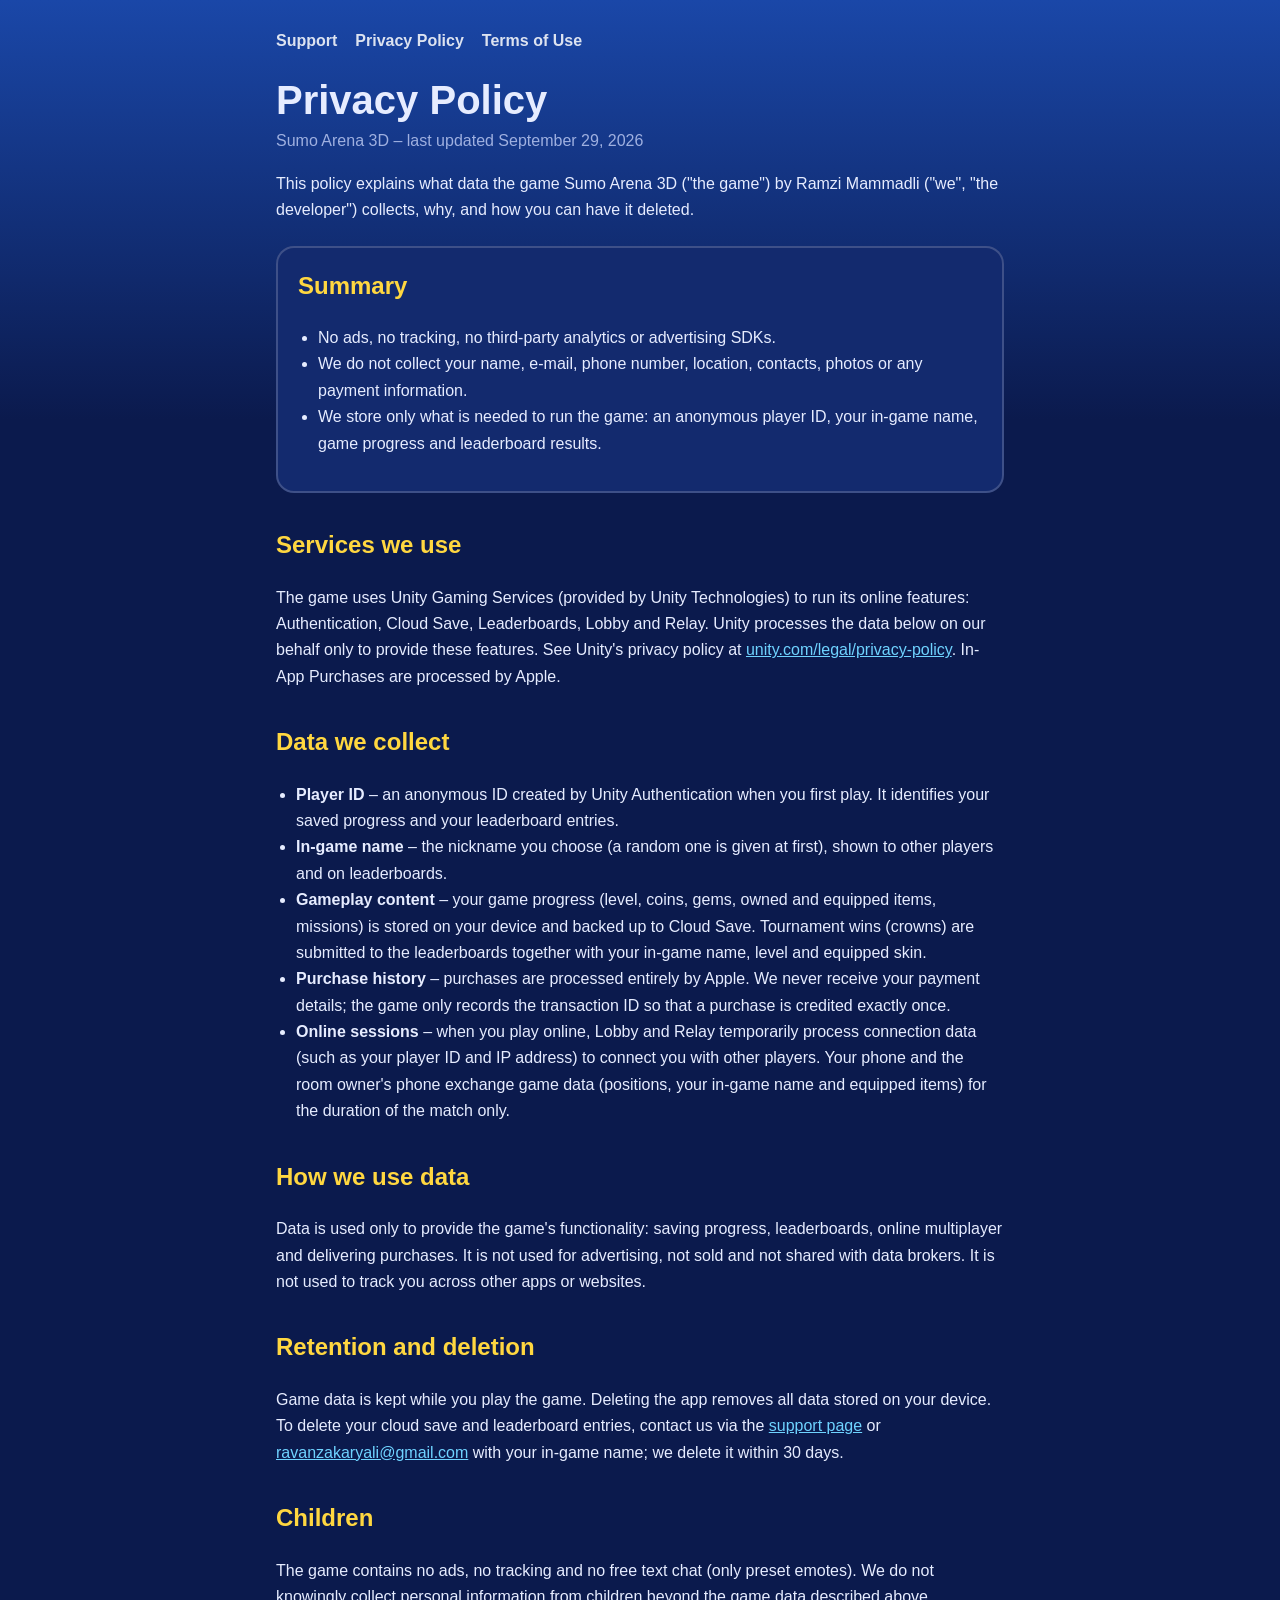
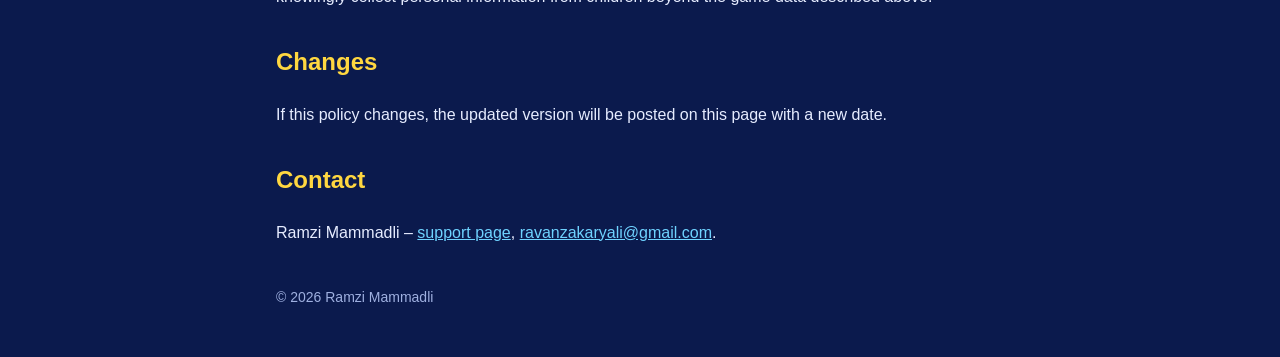
==== privacy.html @ f836668c "Sumo Arena 3D support, privacy policy and terms Co-Authored-By: Claude Opus 5.5 <noreply@anthropic.c" ====
<!DOCTYPE html>
<html lang="en">
<head>
<meta charset="utf-8">
<meta name="viewport" content="width=device-width, initial-scale=1">
<title>Sumo Arena 3D – Privacy Policy</title>
<link rel="stylesheet" href="style.css">
</head>
<body>
<main>
<nav><a href="index.html">Support</a><a href="privacy.html">Privacy Policy</a><a href="terms.html">Terms of Use</a></nav>
<h1>Privacy Policy</h1>
<p class="sub">Sumo Arena 3D – last updated September 29, 2026</p>

<p>This policy explains what data the game Sumo Arena 3D ("the game") by Ramzi Mammadli ("we", "the developer") collects, why, and how you can have it deleted.</p>

<div class="card">
<h2 style="margin-top:0">Summary</h2>
<ul>
<li>No ads, no tracking, no third-party analytics or advertising SDKs.</li>
<li>We do not collect your name, e-mail, phone number, location, contacts, photos or any payment information.</li>
<li>We store only what is needed to run the game: an anonymous player ID, your in-game name, game progress and leaderboard results.</li>
</ul>
</div>

<h2>Services we use</h2>
<p>The game uses Unity Gaming Services (provided by Unity Technologies) to run its online features: Authentication, Cloud Save, Leaderboards, Lobby and Relay. Unity processes the data below on our behalf only to provide these features. See Unity's privacy policy at <a href="https://unity.com/legal/privacy-policy">unity.com/legal/privacy-policy</a>. In-App Purchases are processed by Apple.</p>

<h2>Data we collect</h2>
<ul>
<li><b>Player ID</b> – an anonymous ID created by Unity Authentication when you first play. It identifies your saved progress and your leaderboard entries.</li>
<li><b>In-game name</b> – the nickname you choose (a random one is given at first), shown to other players and on leaderboards.</li>
<li><b>Gameplay content</b> – your game progress (level, coins, gems, owned and equipped items, missions) is stored on your device and backed up to Cloud Save. Tournament wins (crowns) are submitted to the leaderboards together with your in-game name, level and equipped skin.</li>
<li><b>Purchase history</b> – purchases are processed entirely by Apple. We never receive your payment details; the game only records the transaction ID so that a purchase is credited exactly once.</li>
<li><b>Online sessions</b> – when you play online, Lobby and Relay temporarily process connection data (such as your player ID and IP address) to connect you with other players. Your phone and the room owner's phone exchange game data (positions, your in-game name and equipped items) for the duration of the match only.</li>
</ul>

<h2>How we use data</h2>
<p>Data is used only to provide the game's functionality: saving progress, leaderboards, online multiplayer and delivering purchases. It is not used for advertising, not sold and not shared with data brokers. It is not used to track you across other apps or websites.</p>

<h2>Retention and deletion</h2>
<p>Game data is kept while you play the game. Deleting the app removes all data stored on your device. To delete your cloud save and leaderboard entries, contact us via the <a href="index.html">support page</a> or <a href="mailto:ravanzakaryali@gmail.com">ravanzakaryali@gmail.com</a> with your in-game name; we delete it within 30 days.</p>

<h2>Children</h2>
<p>The game contains no ads, no tracking and no free text chat (only preset emotes). We do not knowingly collect personal information from children beyond the game data described above.</p>

<h2>Changes</h2>
<p>If this policy changes, the updated version will be posted on this page with a new date.</p>

<h2>Contact</h2>
<p>Ramzi Mammadli – <a href="index.html">support page</a>, <a href="mailto:ravanzakaryali@gmail.com">ravanzakaryali@gmail.com</a>.</p>

<footer>© 2026 Ramzi Mammadli</footer>
</main>
</body>
</html>
---- style.css ----
:root{--bg:#0b1a4d;--card:#132a6e;--txt:#e6ecff;--mut:#9fb0e0;--acc:#ffd740;--lnk:#6fd3ff}
*{box-sizing:border-box}
body{margin:0;background:linear-gradient(180deg,#1a47a8,#0b1a4d 420px) no-repeat,#0b1a4d;color:var(--txt);font:16px/1.65 -apple-system,BlinkMacSystemFont,"Segoe UI",Roboto,sans-serif}
main{max-width:760px;margin:0 auto;padding:28px 16px 48px}
nav{display:flex;gap:18px;flex-wrap:wrap;margin-bottom:24px}
nav a{color:#fff;font-weight:700;text-decoration:none;opacity:.85}
nav a:hover{opacity:1}
h1{font-size:40px;line-height:1.1;margin:0 0 6px}
h1 span{color:var(--acc)}
h2{margin-top:32px;color:var(--acc)}
h3{margin:22px 0 4px}
.sub{color:var(--mut);margin-top:0}
.card{background:var(--card);border:2px solid rgba(255,255,255,.18);border-radius:18px;padding:18px 20px;margin:22px 0}
a{color:var(--lnk)}
ul{padding-left:20px}
footer{margin-top:40px;color:var(--mut);font-size:14px}
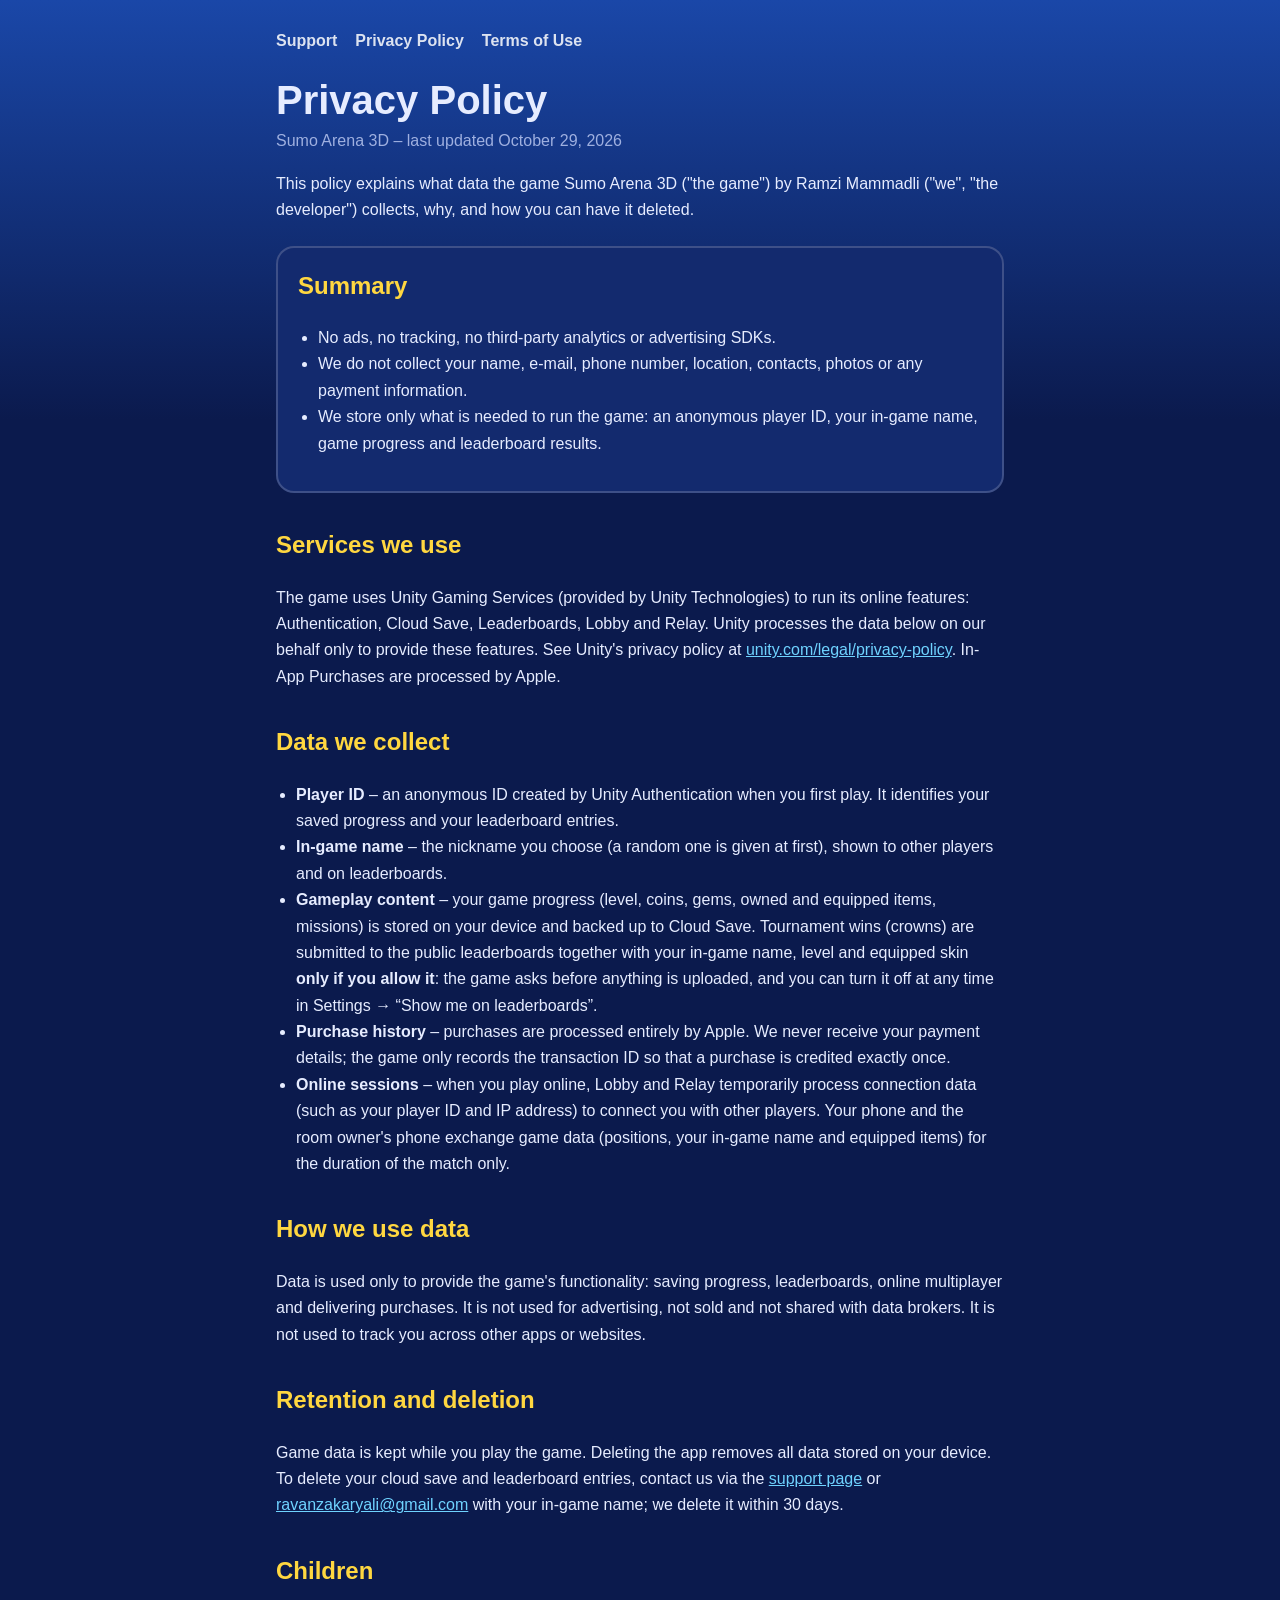
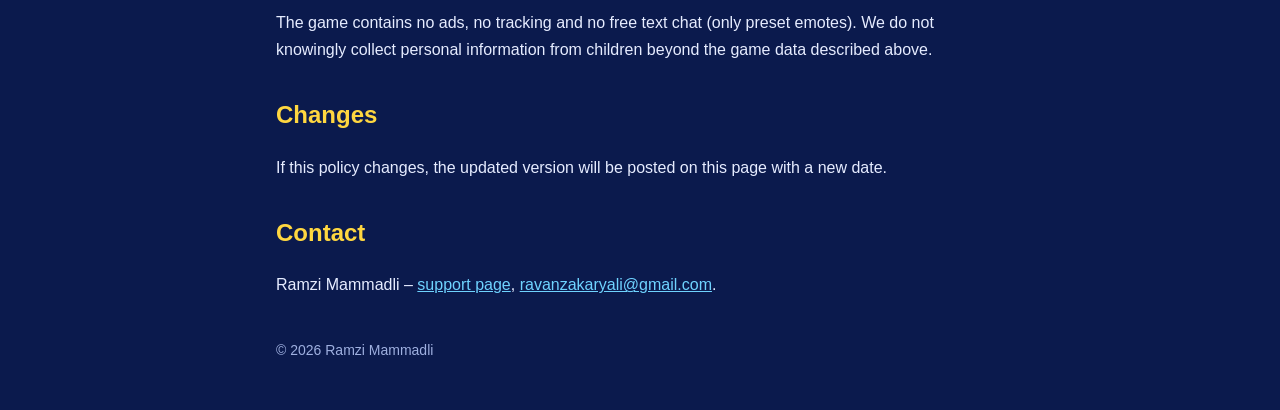
==== commit 62b9c786: "Privacy: leaderboard uploads are opt-in Co-Authored-By: Claude Opus 5.5 <noreply@anthropic.com>" ====
--- a/privacy.html
+++ b/privacy.html
@@ -10,7 +10,7 @@
 <main>
 <nav><a href="index.html">Support</a><a href="privacy.html">Privacy Policy</a><a href="terms.html">Terms of Use</a></nav>
 <h1>Privacy Policy</h1>
-<p class="sub">Sumo Arena 3D – last updated September 29, 2026</p>
+<p class="sub">Sumo Arena 3D – last updated October 29, 2026</p>
 
 <p>This policy explains what data the game Sumo Arena 3D ("the game") by Ramzi Mammadli ("we", "the developer") collects, why, and how you can have it deleted.</p>
 
@@ -30,7 +30,7 @@
 <ul>
 <li><b>Player ID</b> – an anonymous ID created by Unity Authentication when you first play. It identifies your saved progress and your leaderboard entries.</li>
 <li><b>In-game name</b> – the nickname you choose (a random one is given at first), shown to other players and on leaderboards.</li>
-<li><b>Gameplay content</b> – your game progress (level, coins, gems, owned and equipped items, missions) is stored on your device and backed up to Cloud Save. Tournament wins (crowns) are submitted to the leaderboards together with your in-game name, level and equipped skin.</li>
+<li><b>Gameplay content</b> – your game progress (level, coins, gems, owned and equipped items, missions) is stored on your device and backed up to Cloud Save. Tournament wins (crowns) are submitted to the public leaderboards together with your in-game name, level and equipped skin <b>only if you allow it</b>: the game asks before anything is uploaded, and you can turn it off at any time in Settings → “Show me on leaderboards”.</li>
 <li><b>Purchase history</b> – purchases are processed entirely by Apple. We never receive your payment details; the game only records the transaction ID so that a purchase is credited exactly once.</li>
 <li><b>Online sessions</b> – when you play online, Lobby and Relay temporarily process connection data (such as your player ID and IP address) to connect you with other players. Your phone and the room owner's phone exchange game data (positions, your in-game name and equipped items) for the duration of the match only.</li>
 </ul>
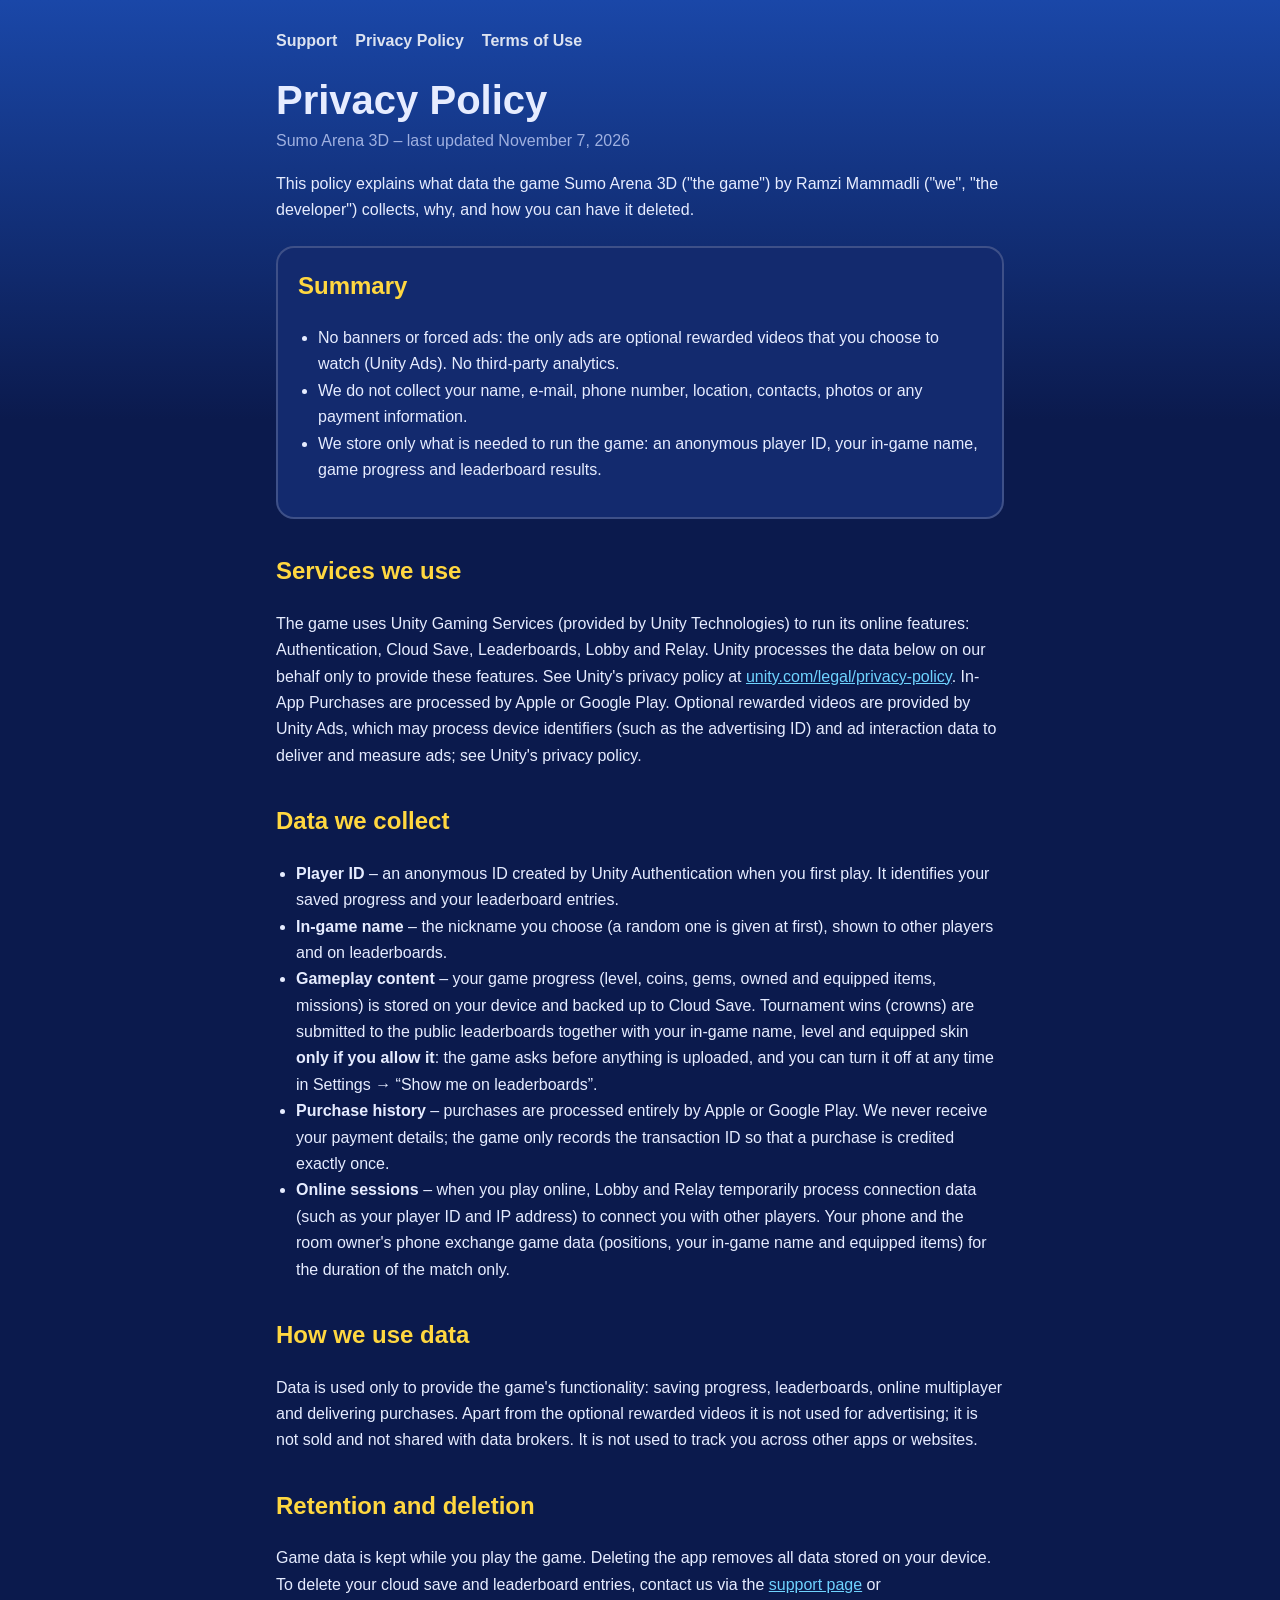
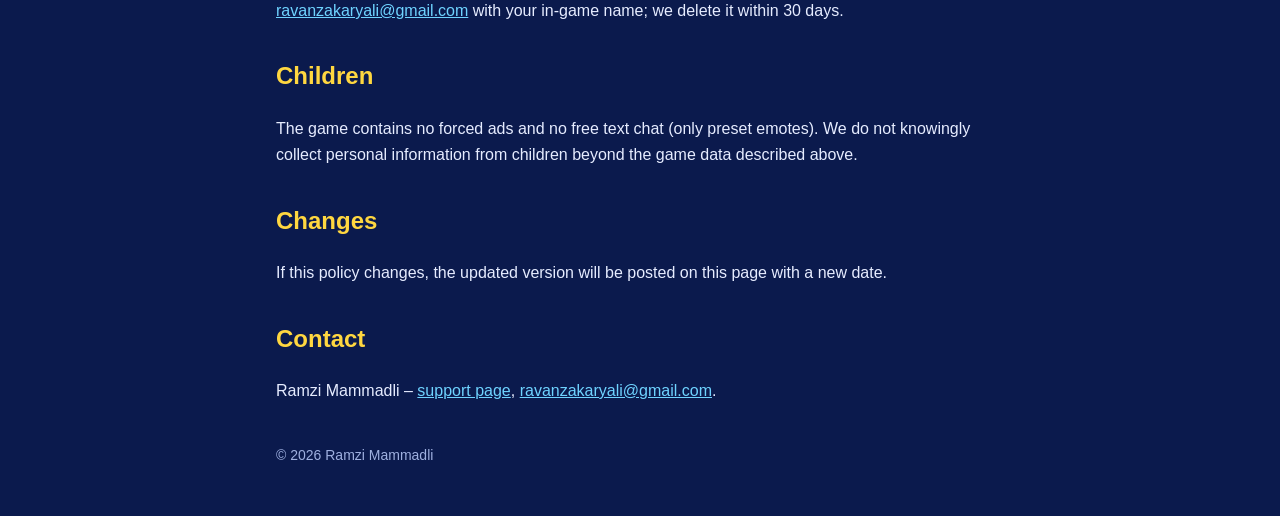
==== commit 52533356: "Privacy: Google Play and optional rewarded videos Co-Authored-By: Claude Opus 5.5 <noreply@anthropic" ====
--- a/privacy.html
+++ b/privacy.html
@@ -10,39 +10,39 @@
 <main>
 <nav><a href="index.html">Support</a><a href="privacy.html">Privacy Policy</a><a href="terms.html">Terms of Use</a></nav>
 <h1>Privacy Policy</h1>
-<p class="sub">Sumo Arena 3D – last updated October 29, 2026</p>
+<p class="sub">Sumo Arena 3D – last updated November 7, 2026</p>
 
 <p>This policy explains what data the game Sumo Arena 3D ("the game") by Ramzi Mammadli ("we", "the developer") collects, why, and how you can have it deleted.</p>
 
 <div class="card">
 <h2 style="margin-top:0">Summary</h2>
 <ul>
-<li>No ads, no tracking, no third-party analytics or advertising SDKs.</li>
+<li>No banners or forced ads: the only ads are optional rewarded videos that you choose to watch (Unity Ads). No third-party analytics.</li>
 <li>We do not collect your name, e-mail, phone number, location, contacts, photos or any payment information.</li>
 <li>We store only what is needed to run the game: an anonymous player ID, your in-game name, game progress and leaderboard results.</li>
 </ul>
 </div>
 
 <h2>Services we use</h2>
-<p>The game uses Unity Gaming Services (provided by Unity Technologies) to run its online features: Authentication, Cloud Save, Leaderboards, Lobby and Relay. Unity processes the data below on our behalf only to provide these features. See Unity's privacy policy at <a href="https://unity.com/legal/privacy-policy">unity.com/legal/privacy-policy</a>. In-App Purchases are processed by Apple.</p>
+<p>The game uses Unity Gaming Services (provided by Unity Technologies) to run its online features: Authentication, Cloud Save, Leaderboards, Lobby and Relay. Unity processes the data below on our behalf only to provide these features. See Unity's privacy policy at <a href="https://unity.com/legal/privacy-policy">unity.com/legal/privacy-policy</a>. In-App Purchases are processed by Apple or Google Play. Optional rewarded videos are provided by Unity Ads, which may process device identifiers (such as the advertising ID) and ad interaction data to deliver and measure ads; see Unity's privacy policy.</p>
 
 <h2>Data we collect</h2>
 <ul>
 <li><b>Player ID</b> – an anonymous ID created by Unity Authentication when you first play. It identifies your saved progress and your leaderboard entries.</li>
 <li><b>In-game name</b> – the nickname you choose (a random one is given at first), shown to other players and on leaderboards.</li>
 <li><b>Gameplay content</b> – your game progress (level, coins, gems, owned and equipped items, missions) is stored on your device and backed up to Cloud Save. Tournament wins (crowns) are submitted to the public leaderboards together with your in-game name, level and equipped skin <b>only if you allow it</b>: the game asks before anything is uploaded, and you can turn it off at any time in Settings → “Show me on leaderboards”.</li>
-<li><b>Purchase history</b> – purchases are processed entirely by Apple. We never receive your payment details; the game only records the transaction ID so that a purchase is credited exactly once.</li>
+<li><b>Purchase history</b> – purchases are processed entirely by Apple or Google Play. We never receive your payment details; the game only records the transaction ID so that a purchase is credited exactly once.</li>
 <li><b>Online sessions</b> – when you play online, Lobby and Relay temporarily process connection data (such as your player ID and IP address) to connect you with other players. Your phone and the room owner's phone exchange game data (positions, your in-game name and equipped items) for the duration of the match only.</li>
 </ul>
 
 <h2>How we use data</h2>
-<p>Data is used only to provide the game's functionality: saving progress, leaderboards, online multiplayer and delivering purchases. It is not used for advertising, not sold and not shared with data brokers. It is not used to track you across other apps or websites.</p>
+<p>Data is used only to provide the game's functionality: saving progress, leaderboards, online multiplayer and delivering purchases. Apart from the optional rewarded videos it is not used for advertising; it is not sold and not shared with data brokers. It is not used to track you across other apps or websites.</p>
 
 <h2>Retention and deletion</h2>
 <p>Game data is kept while you play the game. Deleting the app removes all data stored on your device. To delete your cloud save and leaderboard entries, contact us via the <a href="index.html">support page</a> or <a href="mailto:ravanzakaryali@gmail.com">ravanzakaryali@gmail.com</a> with your in-game name; we delete it within 30 days.</p>
 
 <h2>Children</h2>
-<p>The game contains no ads, no tracking and no free text chat (only preset emotes). We do not knowingly collect personal information from children beyond the game data described above.</p>
+<p>The game contains no forced ads and no free text chat (only preset emotes). We do not knowingly collect personal information from children beyond the game data described above.</p>
 
 <h2>Changes</h2>
 <p>If this policy changes, the updated version will be posted on this page with a new date.</p>
